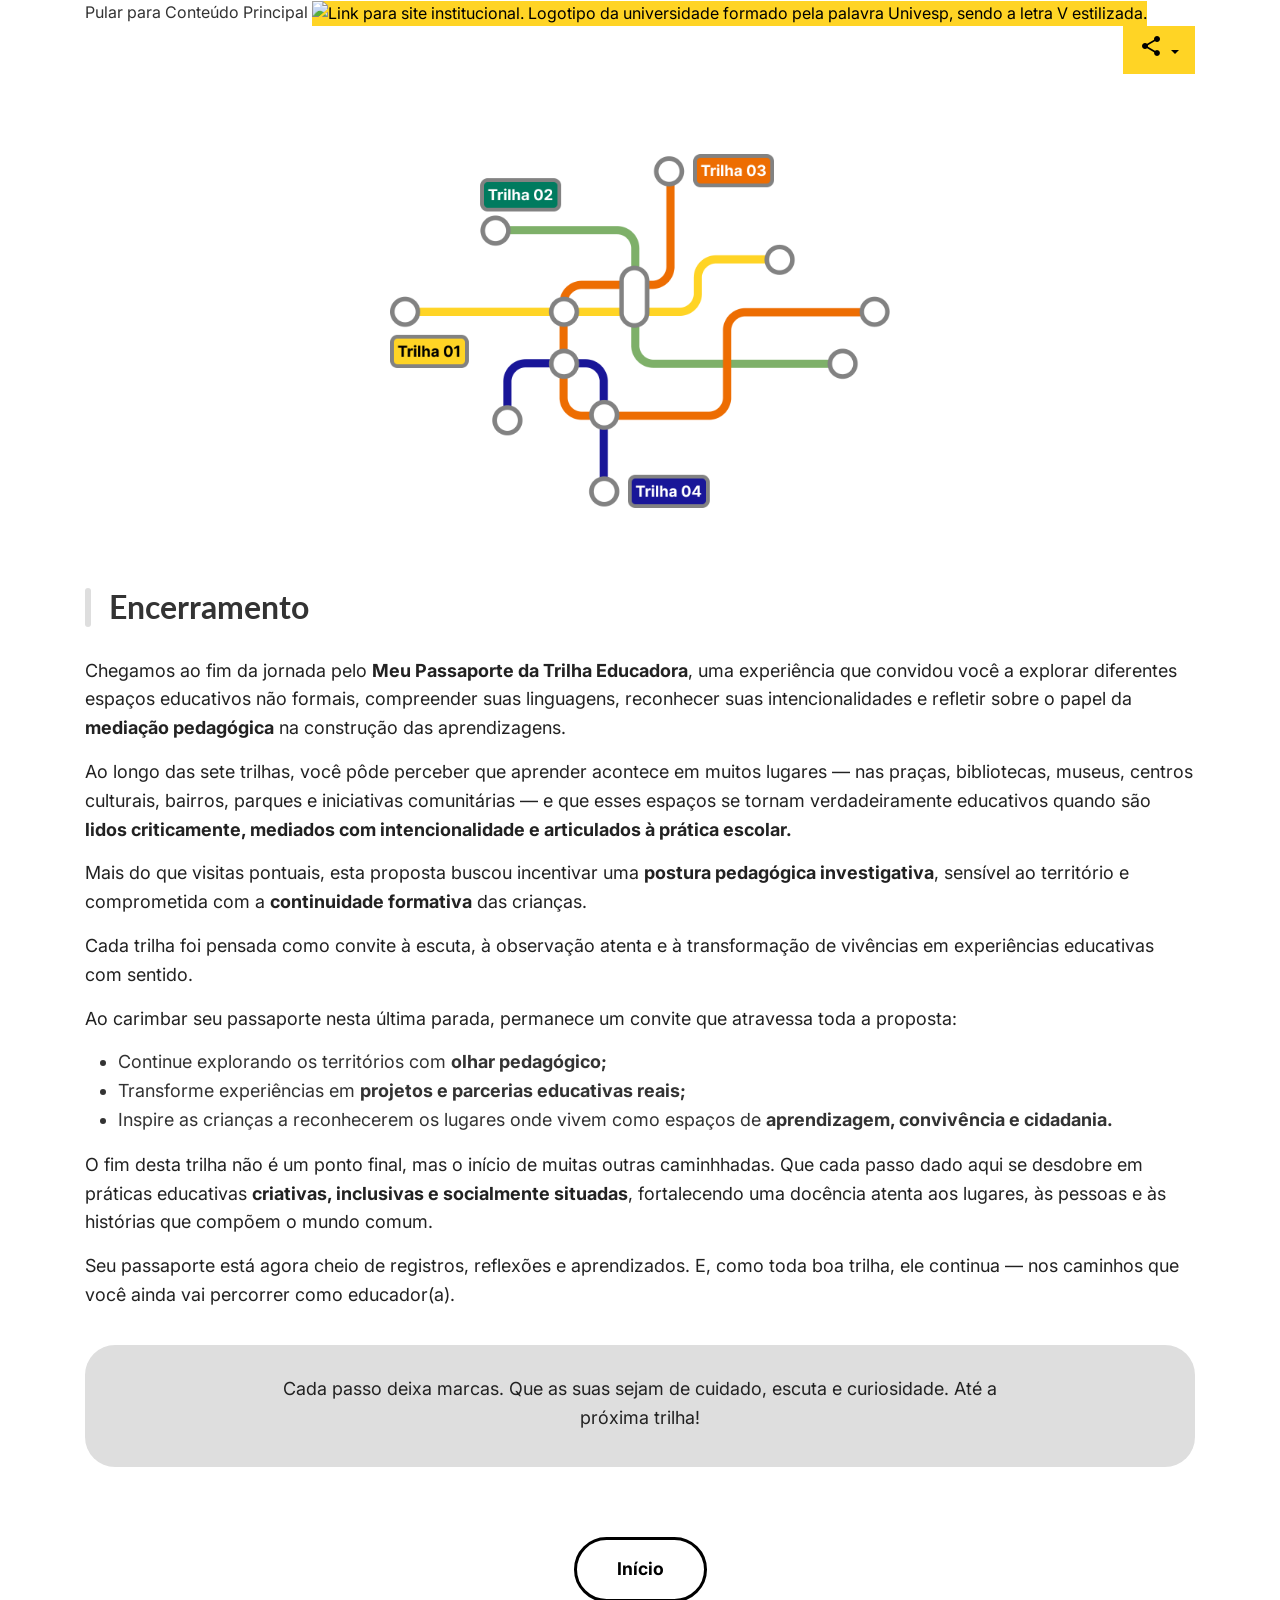
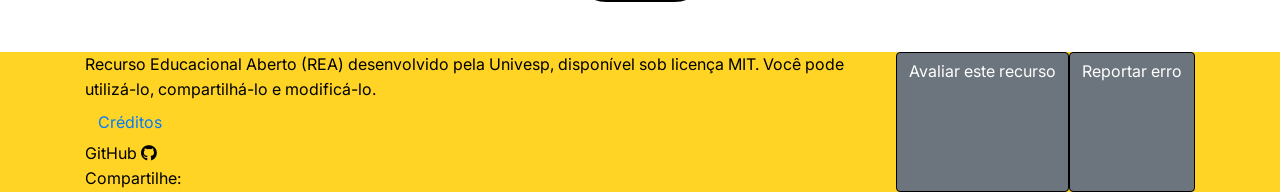
==== encerramento.html @ 6758b8c8 "Página de Encerramento finalizada" ====
<!DOCTYPE html>
<html lang="pt-br">
<head>
  <meta charset="utf-8">
  <meta http-equiv="X-UA-Compatible" content="IE=edge">
  <meta name="viewport" content="width=device-width, initial-scale=1">
  <meta property="og:image" content="assets/fb-share.png">
  <meta name="author" content="Univesp">

  <meta name="description" property="og:description"
  content="">

  <title>Univesp | Meu Passaporte da Trilha Educadora</title>

  <link rel="shortcut icon" href="https://apps.univesp.br/common/favicon.ico" type="image/x-icon"/>

  <!-- Arquivos Bootstrap -->
  <link rel="stylesheet" href="https://stackpath.bootstrapcdn.com/bootstrap/4.2.1/css/bootstrap.min.css" integrity="sha384-GJzZqFGwb1QTTN6wy59ffF1BuGJpLSa9DkKMp0DgiMDm4iYMj70gZWKYbI706tWS" crossorigin="anonymous">
  <link rel="stylesheet" href="https://code.jquery.com/ui/1.12.1/themes/smoothness/jquery-ui.css">

  <!-- Ícones por Font Awesome -->
  <link rel="stylesheet" href="https://use.fontawesome.com/releases/v5.6.3/css/all.css" integrity="sha384-UHRtZLI+pbxtHCWp1t77Bi1L4ZtiqrqD80Kn4Z8NTSRyMA2Fd33n5dQ8lWUE00s/" crossorigin="anonymous">
  <!-- Ícones por Material Icons -->
  <link href="https://fonts.googleapis.com/icon?family=Material+Icons" rel="stylesheet">

  <!-- Tipografia institucional por Google Fonts -->
  <link href="https://fonts.googleapis.com/css2?family=Lato:wght@400;700&family=Inter:wght@400;500;600&display=swap" rel="stylesheet">

  <!-- Compartilhamento por jsSocials -->
  <link type="text/css" rel="stylesheet" href="https://cdn.jsdelivr.net/jquery.jssocials/1.4.0/jssocials.css" />
  <link type="text/css" rel="stylesheet" href="https://cdn.jsdelivr.net/jquery.jssocials/1.4.0/jssocials-theme-minima.css" />

  <!-- Animate CSS. Descomente se for utilizar. Caso contrário, remova. -->
  <!-- <link rel="stylesheet" href="https://apps.univesp.br/common/animate.css"> -->

  <!-- Custom CSS -->
  <link rel="stylesheet" href="https://apps.univesp.br/common/rea-geral-2.1.css">
  <!-- <link rel="stylesheet" href="../common/rea-geral-2.1.css">   -->
  <link rel="stylesheet" href="stylesheets/nav_footer.css">
  <link rel="stylesheet" href="stylesheets/global.css">
  <link rel="stylesheet" href="stylesheets/index.css">
  <link rel="stylesheet" href="stylesheets/conclusao.css">

</head>

<body class="d-flex flex-column">

  <!-- Utilizar essa DIV caso o REA não se adapte a todos os tamanhos de tela -->
  <!-- <div class="esconder-tela-pequena"> -->

  <!-- Menu -->
  <!--///////////////////////////////////////////////////////////////
  Classe para nav
  - padrão => header estático
  - class="header-dinamico" => header possui posição fixa e é mostrado apenas quando a página está no topo (necessário ajustar padding ou margin superior e inferior do main).
  //////////////////////////////////////////////////////////////////-->
  <!-- <nav class="header-dinamico"> -->
  <nav id="navHeaderPaginaInicial">
    <div class="container">
      <!-- Logo -->
      <div class="logo">
        <a class="pularNavegacao" href="#conteudoPrincipal">Pular para Conteúdo Principal</a>
        <a href="https://univesp.br/" target="_blank">
          <img src="https://apps.univesp.br/common/colorida-positiva.svg" alt="Link para site institucional. Logotipo da universidade formado pela palavra Univesp, sendo a letra V estilizada.">
          <!-- outras opções de img src: colorida-negativa.svg, traco-positiva.svg, traco-negativa.svg -->
        </a>
      </div>
      <!-- Compartilhamento -->
      <ul class="nav justify-content-end">
        <li class="nav-item dropdown">
          <a class="nav-link dropdown-toggle" data-toggle="dropdown" href="#" role="button" aria-haspopup="true" aria-expanded="false">
            <i class="material-icons" aria-label="Opções de Compartilhamento">share</i>
          </a>
          <div class="dropdown-menu dropdown-menu-right">
            <div class="sharing"></div>
          </div>
        </li>
      </ul>
    </div>
  </nav>

  <!-- Conteúdo -->
  <main id="conteudoPrincipal">
    <!-- Seu conteúdo -->

    <div class="container">

      <div class="hero" style="justify-content: center;">
        <div class="hero-image">
          <img src="assets/img_trilha.png" alt="Mapa de Metrô Simplificado das Trilhas Educadoras">
        </div>
      </div>

      <section class="destaque-section">

        <h2 style="margin-bottom: 30px;">Encerramento</h2>

        <p>Chegamos ao fim da jornada pelo <b>Meu Passaporte da Trilha Educadora</b>, uma experiência que convidou você a explorar diferentes espaços educativos não formais, compreender suas linguagens, reconhecer suas intencionalidades e refletir sobre o papel da <b>mediação pedagógica</b> na construção das aprendizagens.</p>

        <p>Ao longo das sete trilhas, você pôde perceber que aprender acontece em muitos lugares — nas praças, bibliotecas, museus, centros culturais, bairros, parques e iniciativas comunitárias — e que esses espaços se tornam verdadeiramente educativos quando são <b>lidos criticamente, mediados com intencionalidade e articulados à prática escolar.</b></p>

        <p>Mais do que visitas pontuais, esta proposta buscou incentivar uma <b>postura pedagógica investigativa</b>, sensível ao território e comprometida com a <b>continuidade formativa</b> das crianças.</p>

        <p>Cada trilha foi pensada como convite à escuta, à observação atenta e à transformação de vivências em experiências educativas com sentido.</p>

        <p>Ao carimbar seu passaporte nesta última parada, permanece um convite que atravessa toda a proposta:</p>

        <ul style="margin-left: 3%; font-size: 18px;">
          <li>Continue explorando os territórios com <b>olhar pedagógico;</b></li>
          <li>Transforme experiências em <b>projetos e parcerias educativas reais;</b></li>
          <li>Inspire as crianças a reconhecerem os lugares onde vivem como espaços de <b>aprendizagem, convivência e cidadania.</b></li>
        </ul>

        <p>O fim desta trilha não é um ponto final, mas o início de muitas outras caminhhadas. Que cada passo dado aqui se desdobre em práticas educativas <b>criativas, inclusivas e socialmente situadas</b>, fortalecendo uma docência atenta aos lugares, às pessoas e às histórias que compõem o mundo comum.</p>

        <p>Seu passaporte está agora cheio de registros, reflexões e aprendizados. E, como toda boa trilha, ele continua — nos caminhos que você ainda vai percorrer como educador(a).</p>

        <div class="box-info">
          <p>Cada passo deixa marcas. Que as suas sejam de cuidado, escuta e curiosidade. Até a próxima trilha!</p>
        </div>

      </section>
    

      <div class="closing" style="padding: 10px;">
        <a href="index.html" class="start-btn">Início</a>
      </div>
      
    </div>

  </main>

  <!-- RODAPÉ -->
  
  <footer id="footer">
    <!-- components/footer.js -->
  </footer>

  <!-- Fim do rodapé -->

  <!-- Fim da div .esconder-tela-pequena
  Utilizar essa div caso o REA não se adapte a todos os formatos de tela -->
  <!-- </div> -->

  <!-- //////////////////////////////////////////////////////////
  AVISO =+960px
  Utilizar caso o REA possua limitações quanto aos tamanhos de tela
  Caso contrário, deletar
  ///////////////////////////////////////////////////////////////-->
  <!-- <div class= "container d-lg-none text-center">
    <div class="container">
      <a href="https://univesp.br/" target="_blank">
        <img src="https://apps.univesp.br/common/logo-univesp-positivo.svg" alt="Logo da Univesp" height="47px" width="135px" class='img-responsive center-block' style="margin-top:4rem">
      </a>
    </div>
    <img src='https://apps.univesp.br/common/aviso-tela.gif' alt="Computador Animado" height="117px" width="160px" class='img-responsive center-block' style="margin-top:3rem">
    <div style="margin-top:.5rem">
      <p>
        <font style=font-family:"Barlow" color="#3b78d1" 'text-center' size="10rem"><b>OPS!</b></font>
      </p>
      <p>
        <font style=font-family:"Verdana" "text-center" size="3rem">Visualize este recurso em um computador, em janela com largura mínima de 992px.</font>
      </p>
    </div>
  </div> -->

  <!-- CRÉDITOS -->
  <div class="modal fade creditos" id="creditos" tabindex="-1" role="dialog" aria-labelledby="exampleModalCenterTitle" aria-hidden="true">
    <!-- components/creditos.js -->
  </div>

  <!-- Arquivos Bootstrap -->
  <script src="https://code.jquery.com/jquery-3.3.1.min.js" integrity="sha256-FgpCb/KJQlLNfOu91ta32o/NMZxltwRo8QtmkMRdAu8=" crossorigin="anonymous"></script>
  <script src="https://code.jquery.com/ui/1.12.1/jquery-ui.js"></script>
  <script src="https://apps.univesp.br/common/jquery-ui-touch-punch.min.js"></script>
  <script src="https://cdnjs.cloudflare.com/ajax/libs/popper.js/1.14.6/umd/popper.min.js" integrity="sha384-wHAiFfRlMFy6i5SRaxvfOCifBUQy1xHdJ/yoi7FRNXMRBu5WHdZYu1hA6ZOblgut" crossorigin="anonymous"></script>
  <script src="https://stackpath.bootstrapcdn.com/bootstrap/4.2.1/js/bootstrap.min.js" integrity="sha384-B0UglyR+jN6CkvvICOB2joaf5I4l3gm9GU6Hc1og6Ls7i6U/mkkaduKaBhlAXv9k" crossorigin="anonymous"></script>

  <!-- biblioteca html2pdf -->
  <script src="https://cdnjs.cloudflare.com/ajax/libs/html2pdf.js/0.10.1/html2pdf.bundle.min.js" integrity="sha512-GsLlZN/3F2ErC5ifS5QtgpiJtWd43JWSuIgh7mbzZ8zBps+dvLusV+eNQATqgA/HdeKFVgA5v3S/cIrLF7QnIg==" crossorigin="anonymous" referrerpolicy="no-referrer"></script>

  <!-- Biblioteca jsPDF -->
  <script src="https://cdnjs.cloudflare.com/ajax/libs/jspdf/2.5.1/jspdf.umd.min.js"></script>
  <script src="https://cdnjs.cloudflare.com/ajax/libs/html2canvas/1.4.1/html2canvas.min.js"></script>

  <!-- jsSocials -->
  <script type="text/javascript" src="https://cdn.jsdelivr.net/jquery.jssocials/1.4.0/jssocials.min.js"></script>
  <script>
    var share = $(".sharing");
    var page_title = $(document).attr('title');
    var page_url = window.location.href;
    share.jsSocials({
      shares: [
        {
          share: "facebook",
          logo: "fab fa-facebook-f",
        },
        {
          share: "twitter",
          logo: "fab fa-twitter",
        },
        {
          share: "whatsapp",
          logo: "fab fa-whatsapp",
        },
      ],
      url: page_url,
      text: 'Confira o REA ' + page_title + '.',
      showLabel: false,
      showCount: false,
      shareIn: "popup",
    });
  </script>

  <!-- Componentes -->
  <script type="text/javascript" src="components/creditos.js"></script>
  <script type="text/javascript" src="components/footer.js"></script>

   <!-- Custom JS -->
   <script type="text/javascript" src="javascripts/conclusao.js"></script>
   <script type="text/javascript" src="javascripts/index.js"></script>
   <script type="text/javascript" src="javascripts/events-components.js"></script>
 
</body>

</html>
---- stylesheets/nav_footer.css ----
/* HEADER */

nav .logo img {
  background-color: #FFD425 !important;
  color: #000;
}

/* Botão Pular para Conteúdo Principal */
nav .logo .pularNavegacao {}

/* Caixa do Logotipo + Botão de compartilhamento */
/* nav .logo img,
nav .nav-link  {
  background-color: red;
} */

/* Botão de compartilhamento */
nav .nav-link {
  background-color: #FFD425 !important;
  color: #000;
}
nav .nav-link:focus,
nav .nav-link:hover,
nav .nav-link[aria-expanded="true"] {
  background-color: #FFD425 !important;
  color: #000;
}

/* FOOTER */
/* Cores de fonte + contornos */
 footer, footer .sharing i {
  background-color: #FFD425;
  color: #000;
}
footer .cred-rea>div:not(:first-child) {
  border-left-color: #000;
}
footer .aval-rea .btn-secondary {
  border-color: #000;
}
@media (max-width: 1199.98px) {
  footer .sharing i {
    background-color: transparent;
    color:  #000;
  }
} 
footer .aval-rea .btn-secondary:hover,
footer .aval-rea .btn-secondary:focus {}

/* Cor do ícone de compartilhamento dentro dos círculos. Ajustar para mesma cor do fundo quando utilizado background diferente do padrão ou transparente. */
/* @media (max-width: 1199.98px) {
  footer .sharing i {
    color:  red;
  } */
---- stylesheets/global.css ----
* {
  box-sizing: border-box;
  margin: 0;
  padding: 0;
}

body {
  font-family: 'Inter', sans-serif;
  line-height: 1.6;
  color: #333;
  background-color: #FFFFFF;
}

h1, h2, h3, h4, h5, h6 {
  font-family: 'Lato', sans-serif;
}

a, a:hover {
  text-decoration: none;
  color: inherit;
}
---- stylesheets/index.css ----
.hero {
  display: flex;
  justify-content: space-between;
  align-items: center;
  padding-bottom: 40px;
  margin: 80px 0 40px 0;
}

.hero-text {
  width: 50%;
  font-family: 'Inter', sans-serif;
}

.hero h1 {
  font-family: 'Lato', sans-serif;
  font-size: 3.5em;
  color: #222;
  margin-bottom: 10px;
}

.hero p {
  font-family: 'Lato', sans-serif;
  font-weight: 300;
  font-size: 1.85em;
  color: #666;
  line-height: 1.2;
}

.hero-image {
  width: 45%;
}

.hero-image img {
  width: 100%;
  height: auto;
}

 /* Destaque Section (Welcome) */
 .destaque-section {
  margin-bottom: 60px;
  position: relative;
  padding-left: 0;
}

.destaque-section h2 {
  position: relative;
  padding-left: 24px;
  margin-bottom: 18px;
  font-weight: bold;
}

.destaque-section h2::before {
  content: '';
  position: absolute;
  left: 0;
  top: 0;
  width: 6px;
  height: 100%;
  background-color: #fdd00f;
  border-radius: 3px;
}

.destaque-section p {
  font-size: 18px;
  color: #222;
  margin-bottom: 15px;
}

 /* Missão Section */
 .missao-section {
  max-width: 1200px;
  margin: 0 auto 80px auto;
}

.missao-section h2 {
  position: relative;
  padding-left: 24px;
  margin-bottom: 18px;
  font-weight: bold;
}

.missao-section h2::before {
  content: '';
  position: absolute;
  left: 0;
  top: 0;
  width: 6px;
  height: 100%;
  background-color: #fdd00f;
  border-radius: 3px;
}

.missao-section .subtext {
  font-size: 0.85em;
  color: #666;
  margin-bottom: 30px;
}

/* Grid principal para os 4 cards */
.missao-grid {
  display: grid;
  grid-template-columns: repeat(4, 1fr);
  gap: 20px;
  margin-top: 60px; /* Espaço para o topo dos números não cortar */
}

/* Estilização base de cada card */
.missao-card {
  position: relative;
  background-color: #ffffff;
  border: 4px solid;
  border-radius: 12px;
  padding: 50px 20px 30px 20px; /* Padding superior generoso para afastar o texto do número */
}

/* Cores das bordas de acordo com a imagem */
.missao-1 { border-color: #271f84; } /* Azul escuro */
.missao-2 { border-color: #007455; } /* Verde escuro */
.missao-3 { border-color: #e52d3a; } /* Vermelho */
.missao-4 { border-color: #fccc24; } /* Amarelo */

/* Estilização dos grandes números */
.missao-card .number {
  position: absolute;
  top: 0;
  left: 20px;
  transform: translateY(-50%); /* Puxa o número exatamente para a metade da linha da borda */
  background-color: #ffffff; /* Fundo branco para cobrir a linha da borda */
  padding: 0 15px; /* Espaço nas laterais para fazer o "corte" */
  font-size: 85px;
  font-weight: 900;
  line-height: 0.8;
  color: #000000;
  letter-spacing: -3px;
}

/* Estilo do texto interno do card */
.missao-card p {
  font-size: 16px;
  line-height: 1.4;
  color: #111111;
}

/* Critérios Section */
.criterios-section {
  margin-bottom: 40px;
  position: relative;
}

.criterios-section h2 {
  position: relative;
  padding-left: 24px;
  color: #222;
  margin-bottom: 10px;
  font-weight: bold;
}

.criterios-section h2::before {
  content: '';
  position: absolute;
  left: 0;
  top: 0;
  width: 6px;
  height: 100%;
  background-color: #fdd00f;
  border-radius: 3px;
}

/* Container da seção */
.dimensoes-section {
  max-width: 1200px;
  margin: 40px auto 0 auto;
  width: 100%;
}

/* Grid para os 6 cards (3 colunas no desktop) */
.dimensoes-grid {
  display: grid;
  grid-template-columns: repeat(3, 1fr);
  gap: 16px;
}

/* Estilo individual de cada card */
.dimensao-card {
  background-color: #ffffff;
  border: 2px solid #666666; /* Cinza escuro como na imagem */
  border-radius: 12px;
  padding: 24px;
  display: flex;
  flex-direction: column;
  gap: 16px;
}

/* Estilização das imagens PNG */
.dimensao-card img {
  width: 50px;
  height: 50px;
  display: block; /* Remove espaços em branco extras abaixo da imagem */
  object-fit: contain; /* Garante que a imagem não distorça */
}

/* Títulos dos cards */
.dimensao-card h3 {
  font-size: 22px;
  font-weight: bold;
  color: #111111;
  margin: 0;
  line-height: 1.3;
}

/* Textos explicativos dos cards */
.dimensao-card p {
  font-size: 18px;
  line-height: 1.4;
  color: #333333;
  margin: 0;
}

/* Closing Section */
.closing {
  text-align: center;
  padding: 40px;
  background: transparent;
  margin: 30px 0 40px 0;
}

.closing p {
  font-size: 1.1em;
  color: #444;
  margin-bottom: 30px;
  max-width: 700px;
  margin-left: auto;
  margin-right: auto;
}

.start-btn {
  display: inline-block;
  padding: 15px 40px;
  background-color: transparent;
  color: #000;
  border: 3px solid #000;
  border-radius: 50px;
  font-size: 1.1em;
  font-weight: bold;
  cursor: pointer;
  text-decoration: none;
  transition: all 0.3s ease;
}

.start-btn:hover {
  background-color: #000;
  color: #fff;
}



/* Responsividade para telas menores (Tablets e Celulares) */
@media (max-width: 992px) {
  .missao-grid {
    grid-template-columns: repeat(2, 1fr);
    row-gap: 60px; /* Mais espaço vertical quando os cards quebram a linha */
  }

  .dimensoes-grid {
    grid-template-columns: repeat(2, 1fr);
  }
}

@media (max-width: 767px) {
  .hero {
    flex-direction: column;
    width: 100%;
    justify-content: center;
  }

  .hero-text {
    width: 100%;
    display: flex;
    flex-direction: column;
    justify-content: center;
    align-items: center;
    text-align: center;
  }

  .hero-text > p {
    width: 100%;
    text-align: center;
  }

  .hero-image {
    width: 100%;
    margin-top: 30px;
  }

  .hero-text-desktop {
    display: none;
  }
}

@media (max-width: 600px) {
  .missao-grid {
    grid-template-columns: 1fr;
  }

  .dimensoes-grid {
    grid-template-columns: 1fr;
  }
}

@media (min-width: 768px) {
  .hero-text-mobile {
    display: none !important;
  } 
}
---- stylesheets/conclusao.css ----
.destaque-section h2::before {
  background-color: #DEDEDE !important;
}

.box-info {
  background-color: #DEDEDE;
  display: flex;
  justify-content: center;
  align-items: center;
  padding: 20px;
  border-radius: 30px;
  margin-top: 35px;
}

.box-info p {
  text-align: center;
  width: 70%;
  margin-top: 10px;
}

.baixa-portifolio-btn {
  background-color: #ED6D02;
  color: #FFF;
  font-weight: bold;
  border: 0;
  outline: none;
  width: 100%;
  margin-top: 30px;
  padding: 20px;
  border-radius: 30px;
  font-size: 22px;
  cursor: pointer;
  display: flex;
  align-items: center;
  justify-content: center;
  gap: 12px;
  transition: all 0.3s ease;
  position: relative;
  overflow: hidden;
}

.baixa-portifolio-btn:hover {
  background-color: #f57c1f;
  transform: translateY(-2px);
  box-shadow: 0 5px 15px rgba(237, 109, 2, 0.3);
}

.baixa-portifolio-btn:focus,
.baixa-portifolio-btn:focus-visible,
.baixa-portifolio-btn:active {
  outline: none;
  box-shadow: none;
  border: none;
}

.baixa-portifolio-btn:active {
  transform: translateY(1px);
  box-shadow: 0 2px 5px rgba(237, 109, 2, 0.3);
  transition: all 0.05s ease;
}

.baixa-portifolio-btn i {
  font-size: 20px;
  transition: transform 0.3s ease;
}

.baixa-portifolio-btn:hover i {
  transform: translateY(2px);
}



@media (max-width: 1199px) {
  .box-info p {
    width: 75%;
  }
}

@media (max-width: 991px) {
  .box-info p {
    width: 100%;
  }
}

@media (max-width: 450px) {
  .baixa-portifolio-btn {
    font-size: 20px;
  }
}
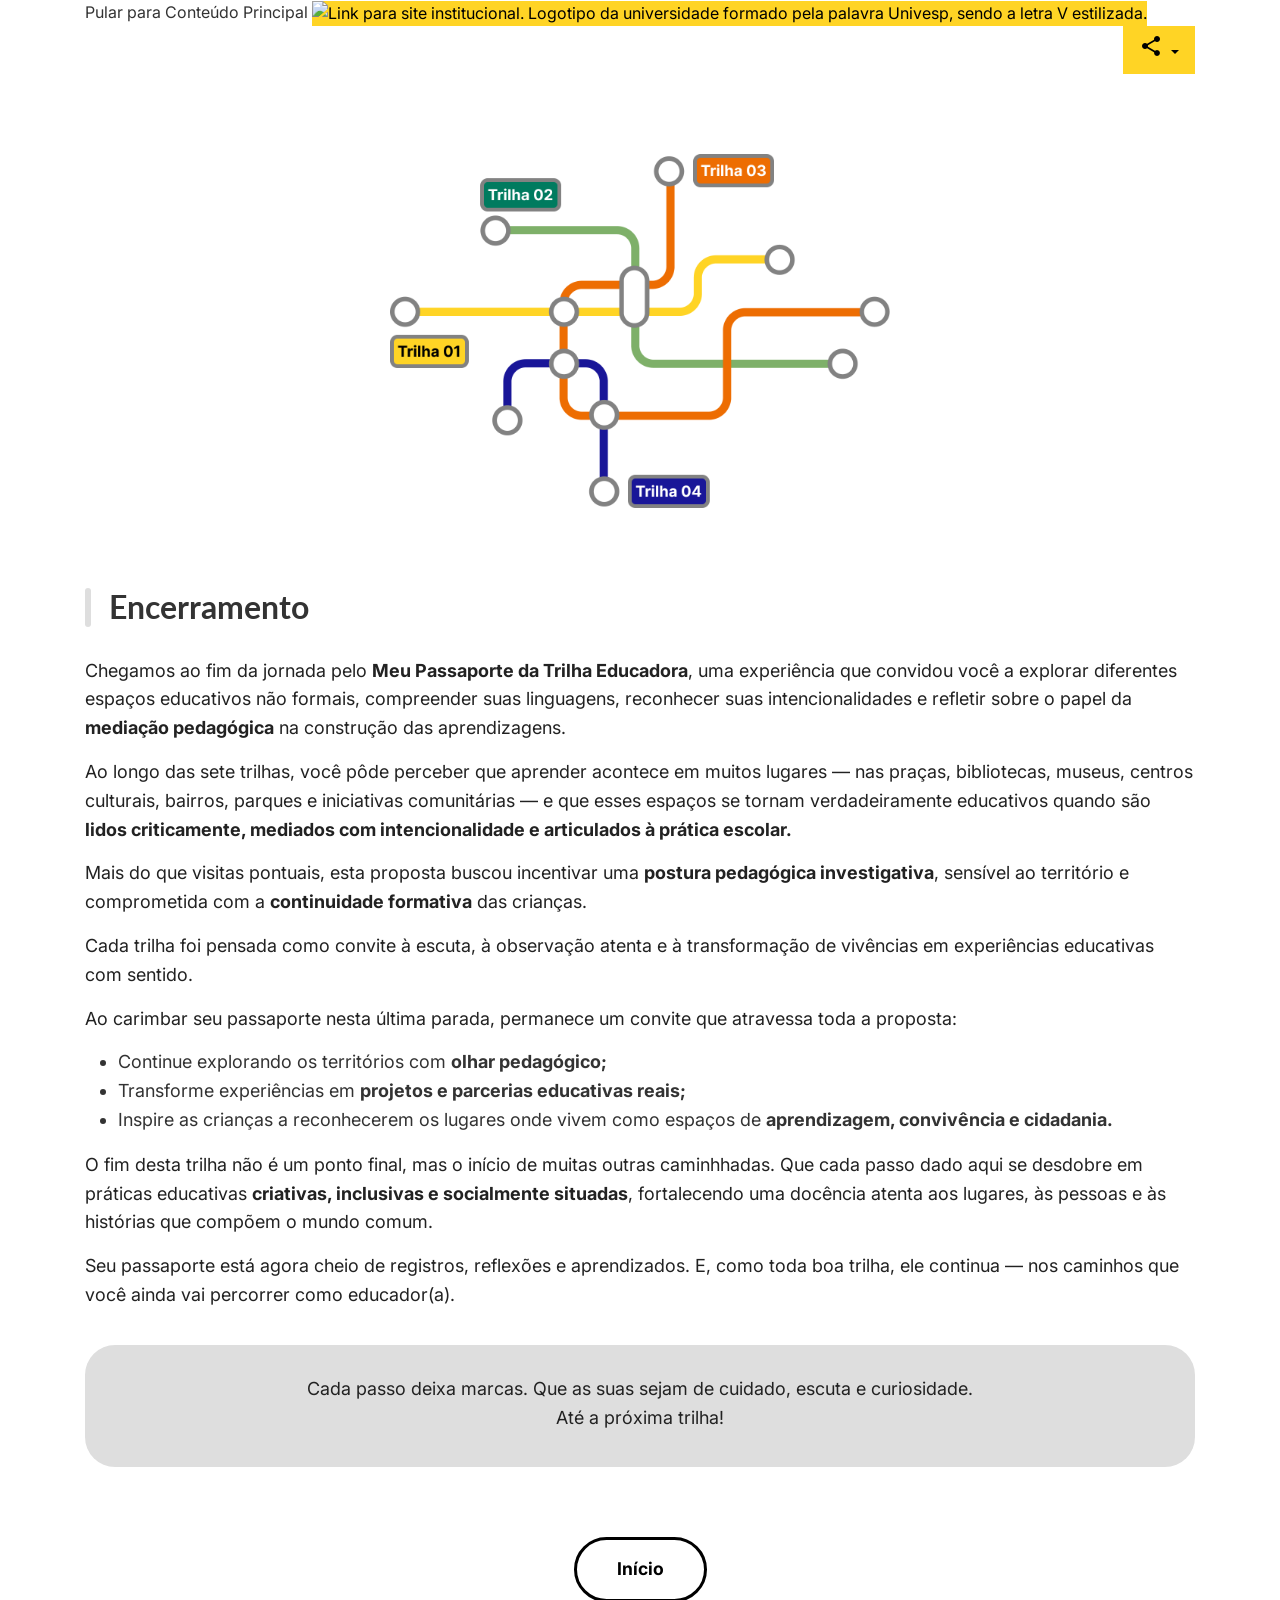
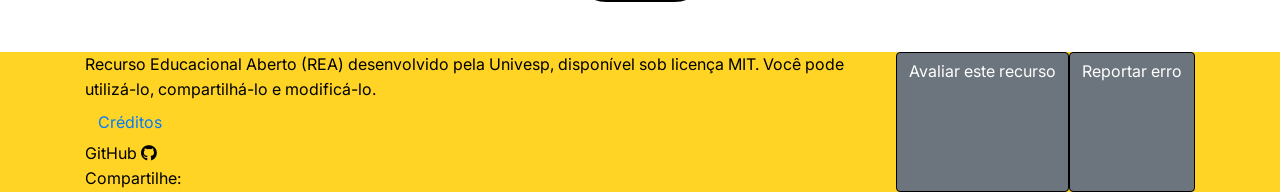
==== commit 3a7ff944: "Ajuste de texto" ====
--- a/encerramento.html
+++ b/encerramento.html
@@ -116,7 +116,7 @@
         <p>Seu passaporte está agora cheio de registros, reflexões e aprendizados. E, como toda boa trilha, ele continua — nos caminhos que você ainda vai percorrer como educador(a).</p>
 
         <div class="box-info">
-          <p>Cada passo deixa marcas. Que as suas sejam de cuidado, escuta e curiosidade. Até a próxima trilha!</p>
+          <p>Cada passo deixa marcas. Que as suas sejam de cuidado, escuta e curiosidade. <br> Até a próxima trilha!</p>
         </div>
 
       </section>
